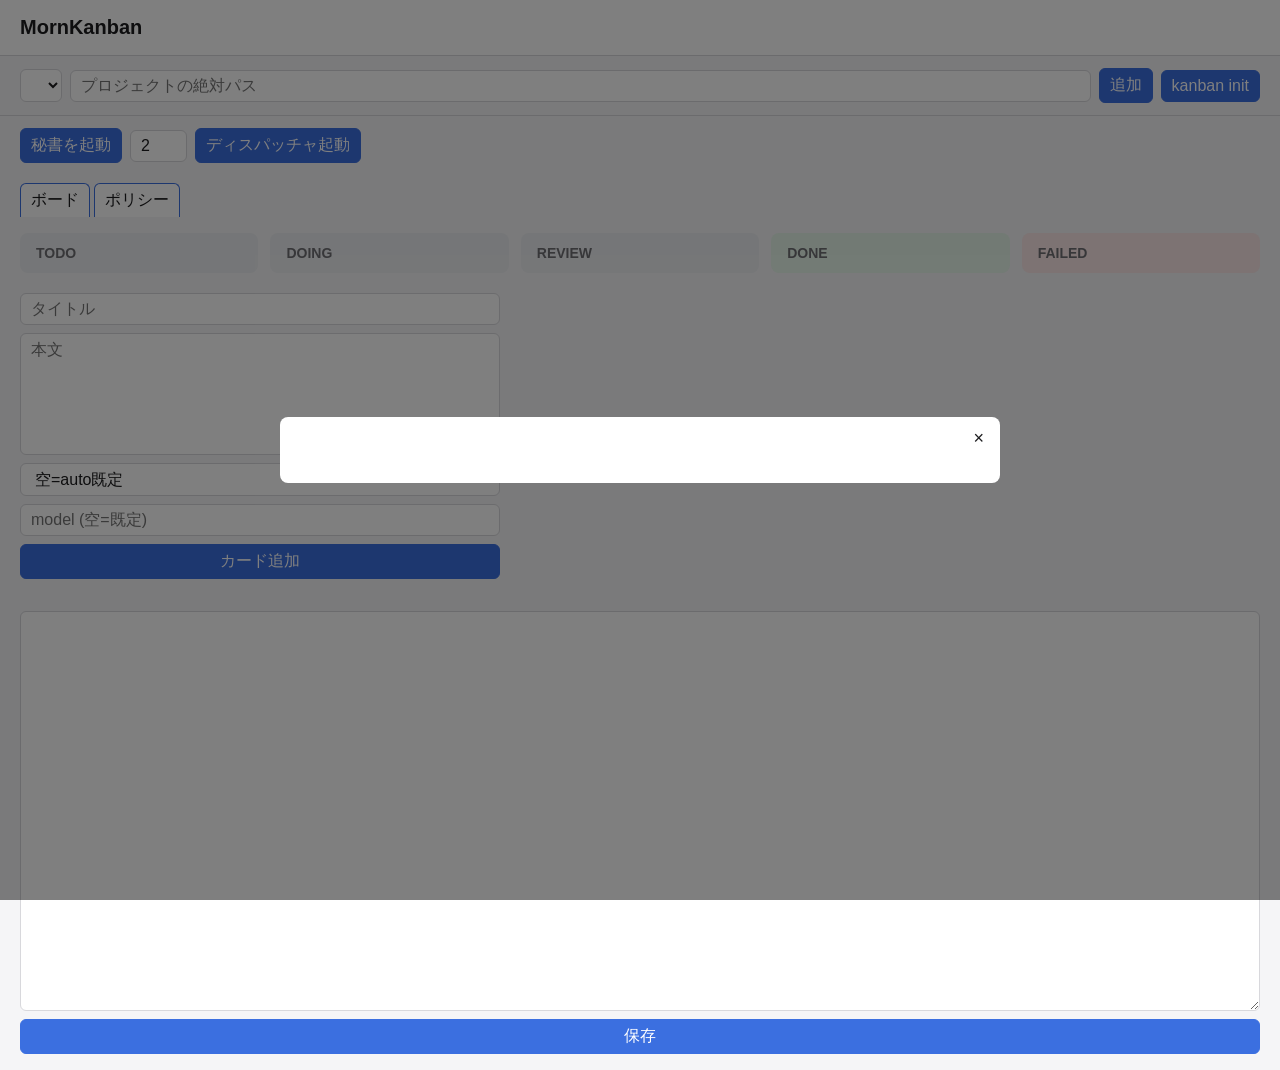
==== gui/static/index.html @ 12201581 "kanban: gui/static/index.html + style.css: GUI画面 (attempt 1)" ====
<!DOCTYPE html>
<html lang="ja">
<head>
<meta charset="UTF-8">
<meta name="viewport" content="width=device-width, initial-scale=1.0">
<title>MornKanban</title>
<link rel="stylesheet" href="style.css">
</head>
<body>
<header id="app-header">
  <h1>MornKanban</h1>
  <div id="dep-badges"></div>
</header>

<section id="project-row">
  <select id="project-list"></select>
  <input id="project-path" type="text" placeholder="プロジェクトの絶対パス">
  <button id="btn-add-project">追加</button>
  <button id="btn-init">kanban init</button>
</section>

<section id="action-row">
  <button id="btn-secretary">秘書を起動</button>
  <input id="jobs-input" type="number" value="2" min="1" max="8">
  <button id="btn-dispatch">ディスパッチャ起動</button>
</section>

<nav id="tabs">
  <button id="tab-board">ボード</button>
  <button id="tab-policy">ポリシー</button>
</nav>

<section id="view-board">
  <div id="board">
    <div class="column" data-status="todo">
      <h2>todo</h2>
      <ul id="col-todo" class="card-list"></ul>
    </div>
    <div class="column" data-status="doing">
      <h2>doing</h2>
      <ul id="col-doing" class="card-list"></ul>
    </div>
    <div class="column" data-status="review">
      <h2>review</h2>
      <ul id="col-review" class="card-list"></ul>
    </div>
    <div class="column" data-status="done">
      <h2>done</h2>
      <ul id="col-done" class="card-list"></ul>
    </div>
    <div class="column" data-status="failed">
      <h2>failed</h2>
      <ul id="col-failed" class="card-list"></ul>
    </div>
  </div>

  <form id="card-form">
    <input id="card-title" type="text" placeholder="タイトル">
    <textarea id="card-body" rows="6" placeholder="本文"></textarea>
    <select id="card-backend">
      <option value="">空=auto既定</option>
      <option value="claude">claude</option>
      <option value="codex">codex</option>
    </select>
    <input id="card-model" type="text" placeholder="model (空=既定)">
    <button id="btn-add-card" type="button">カード追加</button>
  </form>
</section>

<section id="view-policy" hidden>
  <textarea id="policy-editor"></textarea>
  <button id="btn-save-policy">保存</button>
</section>

<div id="card-modal" hidden>
  <div class="modal-box">
    <button id="modal-close">×</button>
    <pre id="modal-content"></pre>
  </div>
</div>

<div id="toast" hidden></div>

<script src="app.js" defer></script>
</body>
</html>
---- gui/static/style.css ----
:root {
  --color-bg: #f5f5f7;
  --color-surface: #ffffff;
  --color-border: #d8d8dc;
  --color-text: #1c1c1e;
  --color-muted: #6e6e73;
  --color-accent: #3b6fe0;
  --color-done-bg: #e6f6ea;
  --color-failed-bg: #fbe7e7;
}

* {
  box-sizing: border-box;
}

body {
  margin: 0;
  font-family: -apple-system, BlinkMacSystemFont, "Segoe UI", Helvetica, Arial, sans-serif;
  background: var(--color-bg);
  color: var(--color-text);
}

#app-header {
  display: flex;
  align-items: center;
  gap: 16px;
  padding: 16px 20px;
  background: var(--color-surface);
  border-bottom: 1px solid var(--color-border);
}

#app-header h1 {
  margin: 0;
  font-size: 20px;
}

#dep-badges {
  display: flex;
  gap: 8px;
  flex-wrap: wrap;
}

#dep-badges span {
  padding: 2px 8px;
  border-radius: 999px;
  font-size: 12px;
  background: #eee;
  border: 1px solid var(--color-border);
}

#project-row,
#action-row {
  display: flex;
  align-items: center;
  gap: 8px;
  padding: 12px 20px;
  flex-wrap: wrap;
}

#project-row {
  border-bottom: 1px solid var(--color-border);
}

input,
select,
textarea,
button {
  font: inherit;
  padding: 6px 10px;
  border: 1px solid var(--color-border);
  border-radius: 6px;
  background: var(--color-surface);
  color: var(--color-text);
}

button {
  cursor: pointer;
  background: var(--color-accent);
  color: #fff;
  border-color: var(--color-accent);
}

button:hover {
  opacity: 0.9;
}

#project-path {
  flex: 1;
  min-width: 200px;
}

#tabs {
  display: flex;
  gap: 4px;
  padding: 8px 20px 0;
}

#tabs button {
  background: var(--color-surface);
  color: var(--color-text);
  border-bottom: none;
  border-radius: 6px 6px 0 0;
}

#view-board {
  padding: 16px 20px;
}

#board {
  display: flex;
  gap: 12px;
  overflow-x: auto;
}

.column {
  flex: 1 1 0;
  min-width: 200px;
  max-height: 60vh;
  display: flex;
  flex-direction: column;
  background: #eceef1;
  border-radius: 8px;
  padding: 8px;
}

.column[data-status="failed"] {
  background: var(--color-failed-bg);
}

.column[data-status="done"] {
  background: var(--color-done-bg);
}

.column h2 {
  margin: 4px 8px;
  font-size: 14px;
  color: var(--color-muted);
  text-transform: uppercase;
}

.card-list {
  list-style: none;
  margin: 0;
  padding: 0;
  overflow-y: auto;
  flex: 1;
  display: flex;
  flex-direction: column;
  gap: 8px;
}

.card {
  background: #fff;
  border-radius: 8px;
  box-shadow: 0 1px 3px rgba(0, 0, 0, 0.15);
  padding: 10px;
  cursor: pointer;
}

.card:hover {
  box-shadow: 0 2px 6px rgba(0, 0, 0, 0.2);
}

#card-form {
  margin-top: 20px;
  display: flex;
  flex-direction: column;
  gap: 8px;
  max-width: 480px;
}

#view-policy {
  padding: 16px 20px;
  display: flex;
  flex-direction: column;
  gap: 8px;
}

#policy-editor {
  width: 100%;
  min-height: 400px;
  font-family: ui-monospace, SFMono-Regular, monospace;
}

#card-modal {
  position: fixed;
  inset: 0;
  background: rgba(0, 0, 0, 0.5);
  display: flex;
  align-items: center;
  justify-content: center;
  z-index: 100;
}

.modal-box {
  position: relative;
  background: #fff;
  max-width: 720px;
  width: 90%;
  max-height: 80vh;
  overflow-y: auto;
  border-radius: 8px;
  padding: 20px;
}

.modal-box pre {
  overflow-x: auto;
  white-space: pre;
}

#modal-close {
  position: absolute;
  top: 8px;
  right: 8px;
  background: transparent;
  color: var(--color-text);
  border: none;
  font-size: 18px;
  line-height: 1;
  padding: 4px 8px;
}

#toast {
  position: fixed;
  bottom: 20px;
  left: 50%;
  transform: translateX(-50%);
  background: #333;
  color: #fff;
  padding: 10px 20px;
  border-radius: 6px;
  z-index: 200;
}
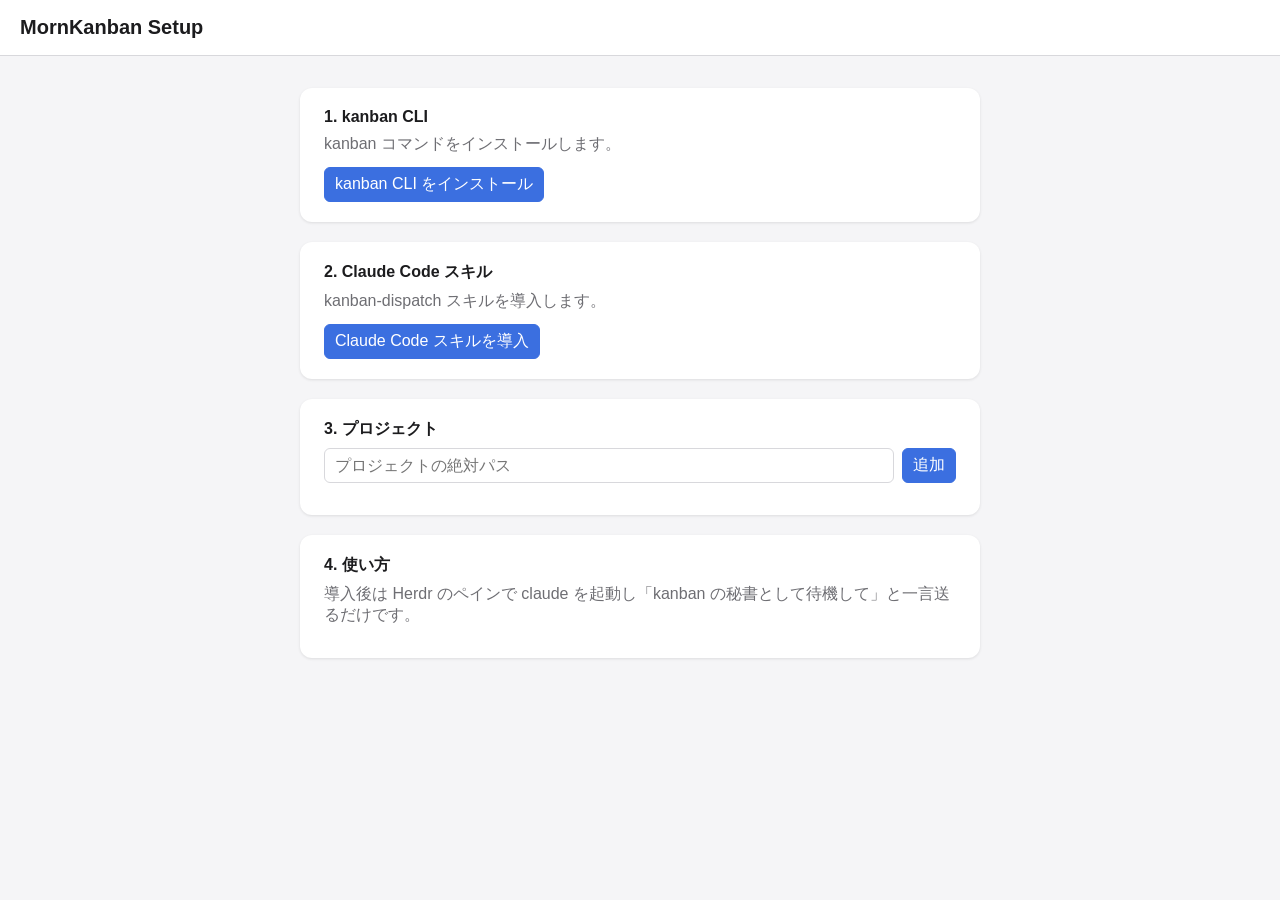
==== commit 237aa448: "kanban: gui/static/index.html + style.css: セットアップ画面へ改稿" ====
--- a/gui/static/index.html
+++ b/gui/static/index.html
@@ -3,81 +3,42 @@
 <head>
 <meta charset="UTF-8">
 <meta name="viewport" content="width=device-width, initial-scale=1.0">
-<title>MornKanban</title>
+<title>MornKanban Setup</title>
 <link rel="stylesheet" href="style.css">
 </head>
 <body>
 <header id="app-header">
-  <h1>MornKanban</h1>
+  <h1>MornKanban Setup</h1>
   <div id="dep-badges"></div>
 </header>
 
-<section id="project-row">
-  <select id="project-list"></select>
-  <input id="project-path" type="text" placeholder="プロジェクトの絶対パス">
-  <button id="btn-add-project">追加</button>
-  <button id="btn-init">kanban init</button>
-</section>
+<main id="setup-steps">
+  <section id="step-cli" class="step-card">
+    <h2>1. kanban CLI</h2>
+    <p>kanban コマンドをインストールします。 <span id="install-cli-status"></span></p>
+    <button id="btn-install-cli">kanban CLI をインストール</button>
+  </section>
 
-<section id="action-row">
-  <button id="btn-secretary">秘書を起動</button>
-  <input id="jobs-input" type="number" value="2" min="1" max="8">
-  <button id="btn-dispatch">ディスパッチャ起動</button>
-</section>
+  <section id="step-skill" class="step-card">
+    <h2>2. Claude Code スキル</h2>
+    <p>kanban-dispatch スキルを導入します。 <span id="install-skill-status"></span></p>
+    <button id="btn-install-skill">Claude Code スキルを導入</button>
+  </section>
 
-<nav id="tabs">
-  <button id="tab-board">ボード</button>
-  <button id="tab-policy">ポリシー</button>
-</nav>
+  <section id="step-projects" class="step-card">
+    <h2>3. プロジェクト</h2>
+    <div class="row">
+      <input id="project-path" type="text" placeholder="プロジェクトの絶対パス">
+      <button id="btn-add-project">追加</button>
+    </div>
+    <ul id="project-list"></ul>
+  </section>
 
-<section id="view-board">
-  <div id="board">
-    <div class="column" data-status="todo">
-      <h2>todo</h2>
-      <ul id="col-todo" class="card-list"></ul>
-    </div>
-    <div class="column" data-status="doing">
-      <h2>doing</h2>
-      <ul id="col-doing" class="card-list"></ul>
-    </div>
-    <div class="column" data-status="review">
-      <h2>review</h2>
-      <ul id="col-review" class="card-list"></ul>
-    </div>
-    <div class="column" data-status="done">
-      <h2>done</h2>
-      <ul id="col-done" class="card-list"></ul>
-    </div>
-    <div class="column" data-status="failed">
-      <h2>failed</h2>
-      <ul id="col-failed" class="card-list"></ul>
-    </div>
-  </div>
-
-  <form id="card-form">
-    <input id="card-title" type="text" placeholder="タイトル">
-    <textarea id="card-body" rows="6" placeholder="本文"></textarea>
-    <select id="card-backend">
-      <option value="">空=auto既定</option>
-      <option value="claude">claude</option>
-      <option value="codex">codex</option>
-    </select>
-    <input id="card-model" type="text" placeholder="model (空=既定)">
-    <button id="btn-add-card" type="button">カード追加</button>
-  </form>
-</section>
-
-<section id="view-policy" hidden>
-  <textarea id="policy-editor"></textarea>
-  <button id="btn-save-policy">保存</button>
-</section>
-
-<div id="card-modal" hidden>
-  <div class="modal-box">
-    <button id="modal-close">×</button>
-    <pre id="modal-content"></pre>
-  </div>
-</div>
+  <section id="step-next" class="step-card">
+    <h2>4. 使い方</h2>
+    <p>導入後は Herdr のペインで claude を起動し「kanban の秘書として待機して」と一言送るだけです。</p>
+  </section>
+</main>
 
 <div id="toast" hidden></div>
 
--- a/gui/static/style.css
+++ b/gui/static/style.css
@@ -5,8 +5,8 @@
   --color-text: #1c1c1e;
   --color-muted: #6e6e73;
   --color-accent: #3b6fe0;
-  --color-done-bg: #e6f6ea;
-  --color-failed-bg: #fbe7e7;
+  --color-ok: #2e9e50;
+  --color-ng: #d33;
 }
 
 * {
@@ -48,22 +48,43 @@
   border: 1px solid var(--color-border);
 }
 
-#project-row,
-#action-row {
+#setup-steps {
+  max-width: 720px;
+  margin: 32px auto;
+  padding: 0 20px;
   display: flex;
-  align-items: center;
-  gap: 8px;
-  padding: 12px 20px;
-  flex-wrap: wrap;
+  flex-direction: column;
+  gap: 20px;
 }
 
-#project-row {
-  border-bottom: 1px solid var(--color-border);
+.step-card {
+  background: var(--color-surface);
+  border-radius: 12px;
+  box-shadow: 0 1px 3px rgba(0, 0, 0, 0.1);
+  padding: 20px 24px;
+}
+
+.step-card.done {
+  border: 2px solid var(--color-ok);
+}
+
+.step-card h2 {
+  margin: 0 0 8px;
+  font-size: 16px;
+}
+
+.step-card p {
+  margin: 0 0 12px;
+  color: var(--color-muted);
+}
+
+.step-card .row {
+  display: flex;
+  gap: 8px;
+  margin-bottom: 12px;
 }
 
 input,
-select,
-textarea,
 button {
   font: inherit;
   padding: 6px 10px;
@@ -89,135 +110,33 @@
   min-width: 200px;
 }
 
-#tabs {
-  display: flex;
-  gap: 4px;
-  padding: 8px 20px 0;
-}
-
-#tabs button {
-  background: var(--color-surface);
-  color: var(--color-text);
-  border-bottom: none;
-  border-radius: 6px 6px 0 0;
-}
-
-#view-board {
-  padding: 16px 20px;
-}
-
-#board {
-  display: flex;
-  gap: 12px;
-  overflow-x: auto;
-}
-
-.column {
-  flex: 1 1 0;
-  min-width: 200px;
-  max-height: 60vh;
-  display: flex;
-  flex-direction: column;
-  background: #eceef1;
-  border-radius: 8px;
-  padding: 8px;
-}
-
-.column[data-status="failed"] {
-  background: var(--color-failed-bg);
-}
-
-.column[data-status="done"] {
-  background: var(--color-done-bg);
-}
-
-.column h2 {
-  margin: 4px 8px;
-  font-size: 14px;
-  color: var(--color-muted);
-  text-transform: uppercase;
-}
-
-.card-list {
+#project-list {
   list-style: none;
   margin: 0;
   padding: 0;
-  overflow-y: auto;
-  flex: 1;
   display: flex;
   flex-direction: column;
   gap: 8px;
 }
 
-.card {
-  background: #fff;
-  border-radius: 8px;
-  box-shadow: 0 1px 3px rgba(0, 0, 0, 0.15);
-  padding: 10px;
-  cursor: pointer;
+#project-list li {
+  display: flex;
+  align-items: center;
+  justify-content: space-between;
+  gap: 8px;
+  padding: 8px 10px;
+  background: var(--color-bg);
+  border-radius: 6px;
 }
 
-.card:hover {
-  box-shadow: 0 2px 6px rgba(0, 0, 0, 0.2);
+.ok {
+  color: var(--color-ok);
+  font-weight: 600;
 }
 
-#card-form {
-  margin-top: 20px;
-  display: flex;
-  flex-direction: column;
-  gap: 8px;
-  max-width: 480px;
-}
-
-#view-policy {
-  padding: 16px 20px;
-  display: flex;
-  flex-direction: column;
-  gap: 8px;
-}
-
-#policy-editor {
-  width: 100%;
-  min-height: 400px;
-  font-family: ui-monospace, SFMono-Regular, monospace;
-}
-
-#card-modal {
-  position: fixed;
-  inset: 0;
-  background: rgba(0, 0, 0, 0.5);
-  display: flex;
-  align-items: center;
-  justify-content: center;
-  z-index: 100;
-}
-
-.modal-box {
-  position: relative;
-  background: #fff;
-  max-width: 720px;
-  width: 90%;
-  max-height: 80vh;
-  overflow-y: auto;
-  border-radius: 8px;
-  padding: 20px;
-}
-
-.modal-box pre {
-  overflow-x: auto;
-  white-space: pre;
-}
-
-#modal-close {
-  position: absolute;
-  top: 8px;
-  right: 8px;
-  background: transparent;
-  color: var(--color-text);
-  border: none;
-  font-size: 18px;
-  line-height: 1;
-  padding: 4px 8px;
+.ng {
+  color: var(--color-ng);
+  font-weight: 600;
 }
 
 #toast {
